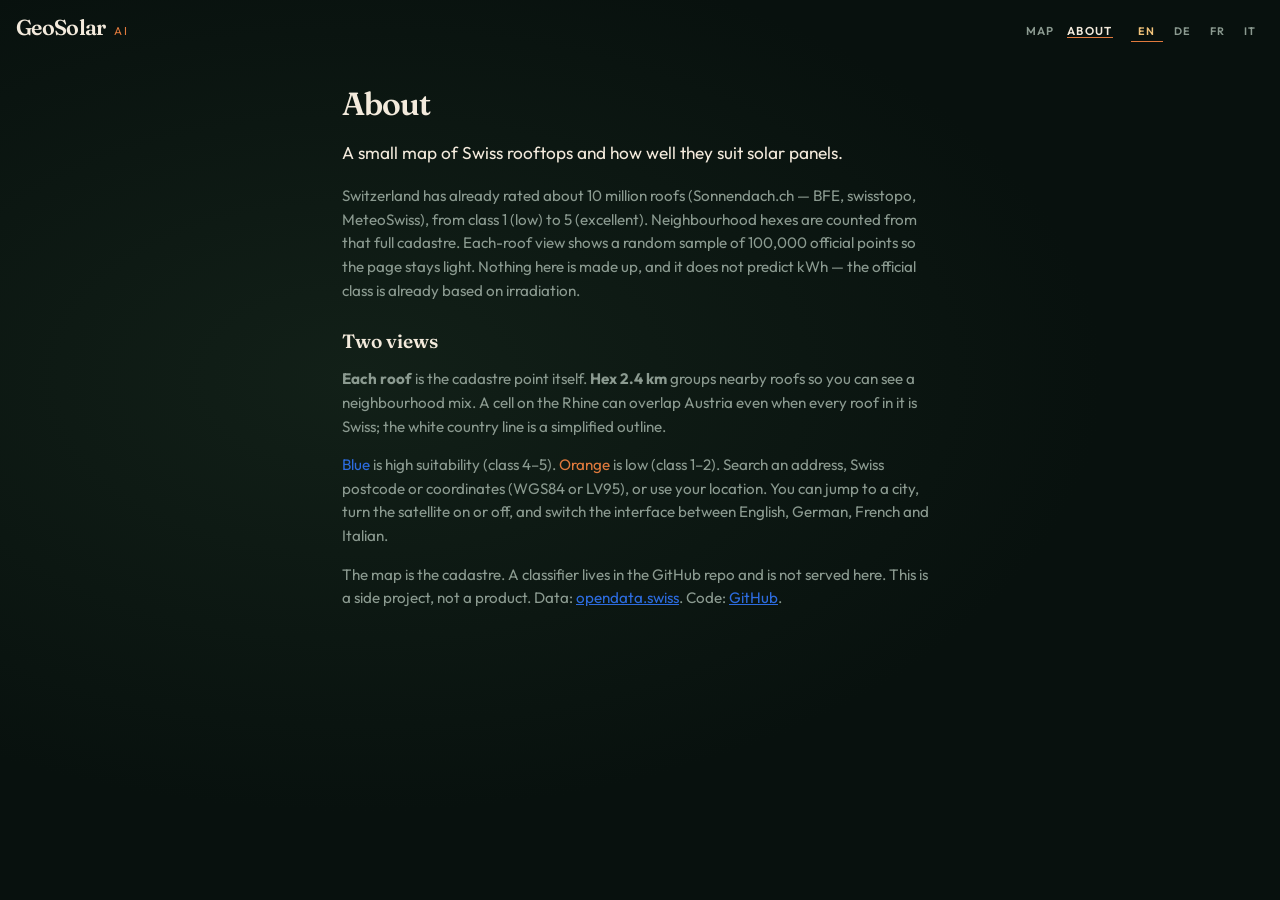
==== frontend/about.html @ a91df897 "Count hexes from the full cadastre, clip them to Switzerland, and make explorer views shareable." ====
<!DOCTYPE html>
<html lang="en">
  <head>
    <meta charset="utf-8" />
    <meta name="viewport" content="width=device-width, initial-scale=1, viewport-fit=cover" />
    <title>About GeoSolar AI</title>
    <meta name="description" content="About GeoSolar AI: official Sonnendach.ch roof classes, not a kWh forecast." />
    <meta property="og:title" content="About GeoSolar AI" />
    <meta property="og:image" content="https://alexanderduckworthhu.github.io/geosolar-ai/og.jpg" />
    <link rel="canonical" href="https://alexanderduckworthhu.github.io/geosolar-ai/about.html" />
    <link rel="icon" href="favicon.svg" type="image/svg+xml" />
    <link rel="preconnect" href="https://fonts.googleapis.com" />
    <link rel="preconnect" href="https://fonts.gstatic.com" crossorigin />
    <link
      href="https://fonts.googleapis.com/css2?family=Fraunces:opsz,wght@9..144,500;9..144,600&amp;family=Outfit:wght@400;500;600&amp;display=swap"
      rel="stylesheet"
    />
    <link rel="stylesheet" href="styles.css?v=21" />
  </head>
  <body class="about-page">
    <header class="top">
      <div class="top-row">
        <a class="brand" href="./">
          <strong>GeoSolar</strong>
          <span>AI</span>
        </a>
        <div class="top-right">
          <nav class="site-nav" aria-label="Pages">
            <a href="./" id="nav-map">Map</a>
            <a href="about.html" class="on" id="nav-about">About</a>
          </nav>
          <nav class="langs" id="langs" aria-label="Language">
            <button type="button" data-lang="en" class="on">EN</button>
            <button type="button" data-lang="de">DE</button>
            <button type="button" data-lang="fr">FR</button>
            <button type="button" data-lang="it">IT</button>
          </nav>
        </div>
      </div>
    </header>

    <article class="about" id="about-root"></article>

    <script src="i18n.js?v=11"></script>
    <script src="about.js?v=3"></script>
  </body>
</html>
---- frontend/styles.css ----
:root {
  --bg: #08110e;
  --panel: #101a16;
  --ink: #f3eadc;
  --muted: #8b9a90;
  --copper: #e07a3d;
  --ember: #c45c28;
  --sun: #f0c27a;
  --moss: #3f6b52;
  --mid: #a8b0b8;
  --line: #24332c;
  --class-1: #e07a3d;
  --class-2: #e2a45a;
  --class-3: #a8b0b8;
  --class-4: #4f8ec9;
  --class-5: #2d6cdf;
}

* {
  box-sizing: border-box;
}

html,
body {
  margin: 0;
  height: 100%;
  height: 100dvh;
  background:
    radial-gradient(1200px 700px at 28% 42%, #122018 0%, var(--bg) 62%);
  color: var(--ink);
  font-family: Outfit, sans-serif;
}

body {
  display: flex;
  flex-direction: column;
}

.sr-only {
  position: absolute;
  width: 1px;
  height: 1px;
  padding: 0;
  margin: -1px;
  overflow: hidden;
  clip: rect(0, 0, 0, 0);
  white-space: nowrap;
  border: 0;
}

.top {
  flex-shrink: 0;
  z-index: 30;
  padding: 14px 22px 12px;
  padding-top: max(14px, env(safe-area-inset-top));
  padding-left: max(16px, env(safe-area-inset-left));
  padding-right: max(16px, env(safe-area-inset-right));
}

.top-row {
  display: flex;
  align-items: baseline;
  justify-content: space-between;
  gap: 16px;
}

.brand {
  display: flex;
  align-items: baseline;
  gap: 8px;
  text-decoration: none;
  color: inherit;
}

.top-right {
  display: flex;
  align-items: baseline;
  gap: 18px;
}

.site-nav {
  display: flex;
  gap: 12px;
}

.site-nav a {
  font-size: 0.72rem;
  font-weight: 600;
  letter-spacing: 0.12em;
  text-transform: uppercase;
  text-decoration: none;
  color: var(--muted);
}

.site-nav a.on {
  color: var(--ink);
  box-shadow: inset 0 -1px 0 var(--copper);
}

.brand strong {
  font-family: Fraunces, serif;
  font-size: 1.35rem;
  font-weight: 600;
  letter-spacing: -0.03em;
}

.brand span {
  font-size: 0.72rem;
  letter-spacing: 0.18em;
  text-transform: uppercase;
  color: var(--copper);
}

.langs {
  display: flex;
  gap: 4px;
}

.langs button {
  font: inherit;
  font-size: 0.68rem;
  font-weight: 600;
  letter-spacing: 0.14em;
  background: none;
  border: 0;
  color: var(--muted);
  padding: 4px 7px;
  cursor: pointer;
}

.langs button.on {
  color: var(--sun);
  box-shadow: inset 0 -1px 0 var(--copper);
}

.caption {
  max-width: min(42rem, calc(100vw - 420px));
  margin: 8px 0 0;
  font-size: 0.78rem;
  line-height: 1.45;
  color: var(--muted);
}

.caption .em,
.about .em {
  color: var(--class-5);
}
.caption .dim,
.about .dim {
  color: var(--class-1);
}

.stage {
  position: relative;
  display: grid;
  grid-template-columns: minmax(0, 1fr) 360px;
  flex: 1;
  min-height: 0;
}

.map-wrap {
  position: relative;
  z-index: 1;
  isolation: isolate;
  display: grid;
  grid-template-rows: 1fr auto;
  min-height: 0;
  padding: 0 12px 10px 16px;
}

.search {
  position: absolute;
  z-index: 50;
  top: 12px;
  left: 28px;
  width: min(420px, calc(100% - 400px));
  display: grid;
  grid-template-columns: 1fr auto;
  gap: 6px;
}

.search-field {
  position: relative;
  min-width: 0;
}

.search input {
  width: 100%;
  height: 42px;
  padding: 0 40px 0 14px;
  border: 1px solid var(--line);
  border-radius: 6px;
  background: rgba(16, 26, 22, 0.92);
  color: var(--ink);
  font: inherit;
  font-size: 16px;
  outline: none;
  box-shadow: 0 10px 28px rgba(0, 0, 0, 0.32);
}

.search input::placeholder {
  color: var(--muted);
}

.search input:focus {
  border-color: var(--copper);
}

.search input[type="search"]::-webkit-search-cancel-button {
  -webkit-appearance: none;
}

#search-clear {
  position: absolute;
  top: 0;
  right: 0;
  width: 42px;
  height: 42px;
  border: 0;
  background: none;
  color: var(--muted);
  font-size: 1.2rem;
  cursor: pointer;
}

#search-clear:hover {
  color: var(--ink);
}

#btn-locate {
  height: 42px;
  padding: 0 12px;
  border: 1px solid var(--line);
  border-radius: 6px;
  background: rgba(16, 26, 22, 0.92);
  color: var(--muted);
  font: inherit;
  font-size: 0.72rem;
  font-weight: 600;
  letter-spacing: 0.06em;
  text-transform: uppercase;
  cursor: pointer;
  box-shadow: 0 10px 28px rgba(0, 0, 0, 0.32);
  white-space: nowrap;
}

#btn-locate:hover,
#btn-locate.on {
  color: var(--ink);
  border-color: var(--copper);
}

.load-status {
  position: absolute;
  left: 50%;
  top: 18%;
  transform: translateX(-50%);
  z-index: 8;
  margin: 0;
  padding: 8px 14px;
  border-radius: 6px;
  background: rgba(8, 17, 14, 0.78);
  color: var(--sun);
  font-size: 0.82rem;
  pointer-events: none;
}

#search-results {
  grid-column: 1 / -1;
  list-style: none;
  margin: 6px 0 0;
  padding: 6px;
  border: 1px solid var(--line);
  border-radius: 6px;
  background: rgba(16, 26, 22, 0.96);
  box-shadow: 0 16px 36px rgba(0, 0, 0, 0.4);
  max-height: min(52vh, 320px);
  overflow: auto;
}

#search-results li {
  padding: 10px 12px;
  border-radius: 4px;
  color: var(--ink);
  font-size: 0.86rem;
  line-height: 1.35;
  cursor: pointer;
}

#search-results li small {
  display: block;
  margin-top: 2px;
  color: var(--muted);
  font-size: 0.7rem;
  letter-spacing: 0.06em;
  text-transform: uppercase;
}

#search-results li.on,
#search-results li:hover {
  background: #1a2a24;
}

#search-results li.empty {
  color: var(--muted);
  cursor: default;
}

#search-results li.empty:hover {
  background: none;
}

.search-pin {
  background: none;
  border: none;
}

.search-pin i {
  display: block;
  width: 16px;
  height: 16px;
  border-radius: 50%;
  background: var(--copper);
  box-shadow: 0 0 0 3px rgba(224, 122, 61, 0.35), 0 0 0 6px rgba(8, 17, 14, 0.55);
}

.sheet-handle {
  display: none;
}

#map {
  width: 100%;
  height: 100%;
  min-height: 0;
  background: #0a1511;
  overflow: hidden;
  border: 1px solid var(--line);
  border-radius: 6px;
}

.leaflet-container {
  background: #0a1511;
  font-family: inherit;
}

.leaflet-tile-pane {
  filter: brightness(0.78) saturate(0.88) contrast(1.06);
}

.tile-freeze {
  position: absolute;
  left: 0;
  top: 0;
  z-index: 1;
  pointer-events: none;
  filter: brightness(0.78) saturate(0.88) contrast(1.06);
}

.leaflet-zoom-anim .leaflet-zoom-animated {
  transition: transform 0.28s cubic-bezier(0.22, 0.61, 0.36, 1);
}

.leaflet-fade-anim .leaflet-tile {
  transition: none;
}

.leaflet-roads-pane {
  filter: grayscale(1) invert(1) brightness(0.72) contrast(1.35);
  mix-blend-mode: multiply;
}

#map.no-base .leaflet-tile-pane,
#map.no-base .leaflet-roads-pane,
#map.no-base .leaflet-labels-pane,
#map.no-base .tile-freeze {
  display: none !important;
}

.roof-canvas {
  position: absolute;
  left: 0;
  top: 0;
  z-index: 450;
  pointer-events: none;
}

.leaflet-div-icon.city-label {
  background: none;
  border: none;
  color: #f3eadc;
  font: 500 11px Fraunces, serif;
  white-space: nowrap;
  pointer-events: none;
  text-shadow: 0 1px 4px #08110e, 0 0 8px #08110e;
}

#map.roof-view .city-label {
  display: none !important;
}

.hint {
  margin: 8px 0 0;
  color: var(--muted);
  font-size: 0.72rem;
}

.legend {
  display: grid;
  gap: 6px;
  margin-top: 18px;
  font-size: 0.72rem;
  color: var(--muted);
}

.legend span {
  display: flex;
  align-items: center;
  gap: 8px;
}

.dot {
  width: 8px;
  height: 8px;
  transform: rotate(45deg);
  display: inline-block;
}
.dot.moss {
  background: var(--class-1);
}
.dot.mid {
  background: var(--class-3);
}
.dot.sun {
  background: var(--class-5);
}
.dot.empty {
  background: #15211c;
  box-shadow: inset 0 0 0 1px #31463c;
}

.panel {
  margin: 8px 18px 18px 0;
  padding: 18px 18px 22px;
  overflow: auto;
  background: var(--panel);
  border: 1px solid var(--line);
  border-left: 3px solid var(--copper);
  border-radius: 2px 16px 16px 2px;
  box-shadow: 0 28px 70px rgba(0, 0, 0, 0.38);
}

.city-row,
.view-row,
.mode-row {
  display: flex;
  flex-wrap: wrap;
  gap: 5px;
}

.city-row {
  margin-bottom: 16px;
}
.view-row {
  margin-bottom: 12px;
}
.mode-row {
  margin-bottom: 20px;
}

.city-row button,
.mode-row button,
.view-row button {
  font: inherit;
  font-size: 0.7rem;
  font-weight: 500;
  letter-spacing: 0.04em;
  border: 1px solid var(--line);
  background: transparent;
  color: var(--muted);
  padding: 6px 9px;
  border-radius: 2px;
  cursor: pointer;
}

.city-row button.on,
.mode-row button.on,
.view-row button.on {
  background: var(--copper);
  border-color: var(--copper);
  color: #1a100c;
}

.slider-block {
  display: grid;
  grid-template-columns: 1fr auto;
  gap: 4px 10px;
  font-size: 0.78rem;
  color: var(--muted);
  margin-bottom: 12px;
}

.slider-block strong {
  color: var(--ink);
  font-family: Fraunces, serif;
}

.slider-block input {
  grid-column: 1 / -1;
  width: 100%;
  accent-color: var(--class-5);
}

.zoom-controls {
  grid-column: 1 / -1;
  display: grid;
  grid-template-columns: auto 1fr auto;
  gap: 8px;
  align-items: center;
}

.zoom-controls input {
  grid-column: auto;
  width: 100%;
  accent-color: var(--class-5);
}

.zoom-controls button {
  font: inherit;
  font-size: 0.7rem;
  font-weight: 500;
  letter-spacing: 0.04em;
  border: 1px solid var(--line);
  background: transparent;
  color: var(--muted);
  padding: 6px 9px;
  border-radius: 2px;
  cursor: pointer;
  white-space: nowrap;
}

.zoom-controls button:hover {
  color: var(--ink);
  border-color: var(--copper);
}

.place-kicker {
  margin: 0;
  font-size: 0.68rem;
  letter-spacing: 0.16em;
  text-transform: uppercase;
  color: var(--copper);
}

h2 {
  margin: 4px 0 6px;
  font-family: Fraunces, serif;
  font-size: 1.45rem;
  font-weight: 600;
  line-height: 1.15;
}

.sub {
  margin: 0 0 16px;
  color: var(--muted);
  font-size: 0.82rem;
}

.metrics {
  display: grid;
  grid-template-columns: 1fr 1fr;
  gap: 12px;
  margin-bottom: 14px;
  padding-bottom: 14px;
  border-bottom: 1px solid var(--line);
}

.metrics b {
  display: block;
  font-family: Fraunces, serif;
  font-size: 1.85rem;
  font-weight: 600;
  letter-spacing: -0.03em;
}

.metrics span {
  color: var(--muted);
  font-size: 0.76rem;
}

.insight {
  margin: 0 0 18px;
  font-size: 0.86rem;
  line-height: 1.5;
  color: #d7e0d8;
}

.insight strong {
  color: var(--sun);
  font-weight: 600;
}

.chart-title {
  margin: 0 0 8px;
  font-size: 0.7rem;
  letter-spacing: 0.1em;
  text-transform: uppercase;
  color: var(--muted);
}

.stack {
  display: flex;
  height: 11px;
  width: 100%;
  overflow: hidden;
  gap: 2px;
}

.stack i {
  display: block;
  height: 100%;
  min-width: 2px;
}

.axis {
  display: flex;
  justify-content: space-between;
  margin-top: 6px;
  font-size: 0.68rem;
  color: var(--muted);
}

.baseline {
  margin: 16px 0 0;
  font-size: 0.78rem;
  line-height: 1.45;
  color: var(--muted);
}

.baseline strong {
  color: var(--ink);
  font-weight: 600;
}

.leaflet-control-zoom,
.leaflet-control-attribution {
  display: none;
}

body.about-page {
  height: auto;
  min-height: 100%;
}

.about {
  max-width: 40rem;
  margin: 0 auto;
  padding: 12px 22px 64px;
}

.about h1 {
  font-family: Fraunces, serif;
  font-size: 2rem;
  font-weight: 600;
  margin: 18px 0 10px;
  letter-spacing: -0.03em;
}

.about h2 {
  font-family: Fraunces, serif;
  font-size: 1.2rem;
  margin: 28px 0 8px;
}

.about p {
  color: var(--muted);
  line-height: 1.55;
  font-size: 0.95rem;
}

.about .lead {
  color: var(--ink);
  font-size: 1.08rem;
}

.about a {
  color: var(--class-5);
}

@media (max-width: 900px) {
  .top {
    padding: 10px 12px 8px;
    padding-top: max(10px, env(safe-area-inset-top));
    padding-left: max(12px, env(safe-area-inset-left));
    padding-right: max(12px, env(safe-area-inset-right));
  }
  .brand strong {
    font-size: 1.15rem;
  }
  .caption {
    display: none;
  }
  .top-right {
    gap: 10px;
  }
  .site-nav a,
  .langs button {
    min-height: 36px;
    padding: 8px 8px;
  }
  .stage {
    position: relative;
    grid-template-columns: 1fr;
    grid-template-rows: 1fr;
  }
  .map-wrap {
    display: block;
    padding: 0;
    min-height: 0;
  }
  #map {
    border: 0;
    border-radius: 0;
    height: 100%;
  }
  .search {
    top: 10px;
    left: max(10px, env(safe-area-inset-left));
    width: auto;
    right: max(10px, env(safe-area-inset-right));
  }
  .hint {
    position: absolute;
    left: 12px;
    right: 12px;
    bottom: calc(var(--sheet-peek) + 8px);
    margin: 0;
    pointer-events: none;
    text-shadow: 0 1px 4px #08110e;
  }
  .sheet-handle {
    display: flex;
    align-items: center;
    gap: 10px;
    width: calc(100% + 36px);
    margin: -10px -18px 12px;
    padding: 10px 18px 8px;
    border: 0;
    background: transparent;
    color: var(--muted);
    font: inherit;
    font-size: 0.78rem;
    cursor: pointer;
  }
  .sheet-bar {
    display: block;
    width: 36px;
    height: 4px;
    flex-shrink: 0;
    border-radius: 2px;
    background: #3a4d44;
  }
  .sheet-peek-copy {
    min-width: 0;
    display: flex;
    flex-direction: column;
    align-items: flex-start;
    gap: 1px;
  }
  #sheet-peek {
    overflow: hidden;
    text-overflow: ellipsis;
    white-space: nowrap;
    max-width: 100%;
    color: var(--ink);
    font-family: Fraunces, serif;
    font-size: 0.95rem;
  }
  .sheet-peek-metrics {
    color: var(--muted);
    font-size: 0.68rem;
    letter-spacing: 0.04em;
  }
  .panel {
    --sheet-peek: calc(78px + env(safe-area-inset-bottom));
    position: absolute;
    left: 0;
    right: 0;
    bottom: 0;
    z-index: 40;
    max-height: min(78dvh, 720px);
    margin: 0;
    padding: 10px 18px calc(18px + env(safe-area-inset-bottom));
    border: 1px solid var(--line);
    border-bottom: 0;
    border-left-width: 3px;
    border-radius: 16px 16px 0 0;
    transform: translateY(calc(100% - var(--sheet-peek)));
    transition: transform 0.28s cubic-bezier(0.22, 0.61, 0.36, 1);
    box-shadow: 0 -18px 50px rgba(0, 0, 0, 0.42);
    overflow: hidden;
    touch-action: pan-y;
  }
  body.sheet-open .panel {
    transform: translateY(0);
    overflow: auto;
    overscroll-behavior: contain;
    touch-action: pan-y;
  }
  .panel.sheet-dragging {
    transition: none;
    overflow: hidden;
  }
  .city-row {
    flex-wrap: nowrap;
    overflow-x: auto;
    -webkit-overflow-scrolling: touch;
    scrollbar-width: thin;
    padding-bottom: 4px;
  }
  .city-row button {
    flex: 0 0 auto;
  }
  .city-row button,
  .mode-row button,
  .view-row button,
  .zoom-controls button {
    min-height: 40px;
    padding: 8px 12px;
  }
  .about {
    padding: 12px max(22px, env(safe-area-inset-right)) calc(48px + env(safe-area-inset-bottom))
      max(22px, env(safe-area-inset-left));
  }
}
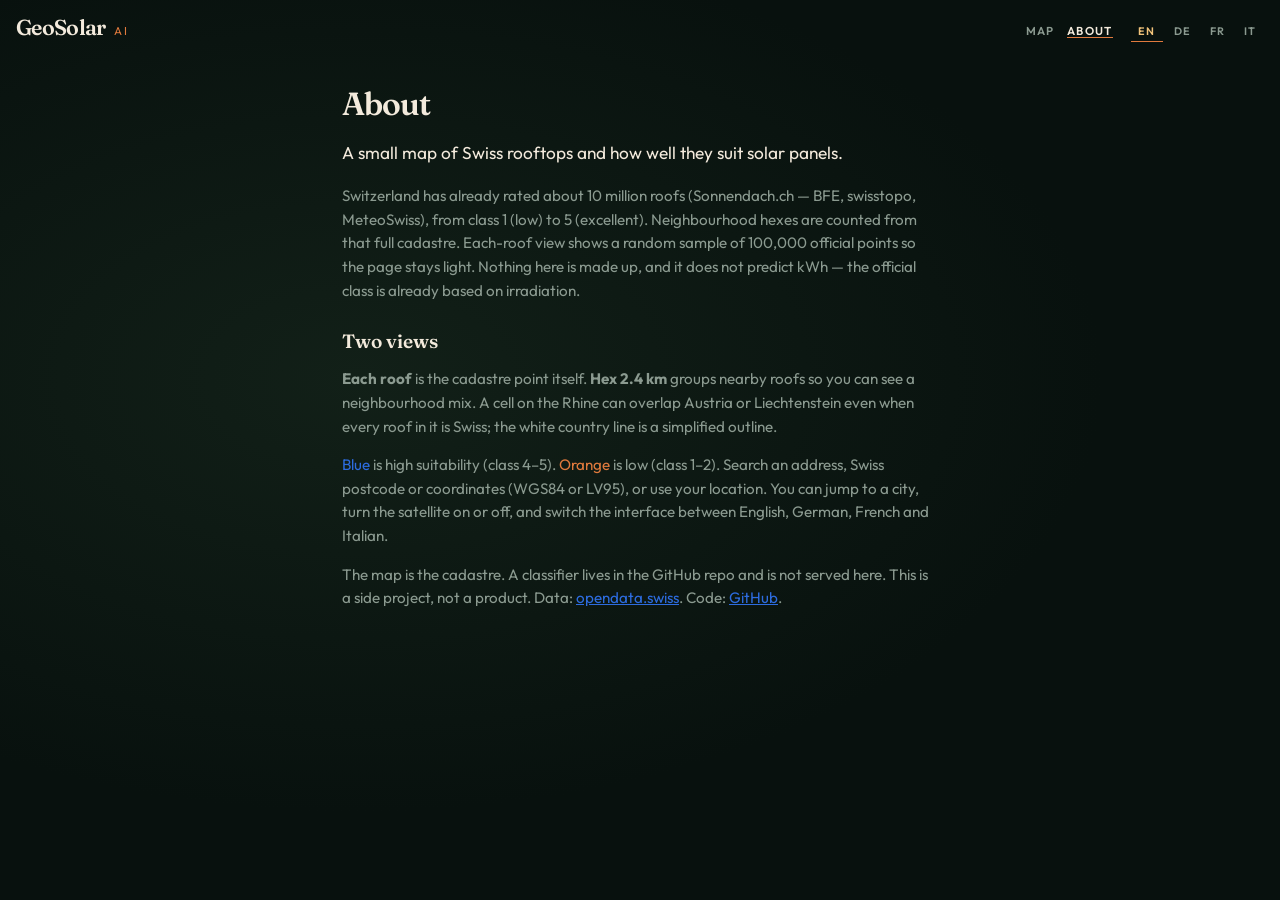
==== commit 29db6383: "Lock roof dots to the map pane so zoom stays in sync, and mention Liechtenstein beside Austria." ====
--- a/frontend/about.html
+++ b/frontend/about.html
@@ -15,7 +15,7 @@
       href="https://fonts.googleapis.com/css2?family=Fraunces:opsz,wght@9..144,500;9..144,600&amp;family=Outfit:wght@400;500;600&amp;display=swap"
       rel="stylesheet"
     />
-    <link rel="stylesheet" href="styles.css?v=21" />
+    <link rel="stylesheet" href="styles.css?v=22" />
   </head>
   <body class="about-page">
     <header class="top">
@@ -41,7 +41,7 @@
 
     <article class="about" id="about-root"></article>
 
-    <script src="i18n.js?v=11"></script>
+    <script src="i18n.js?v=12"></script>
     <script src="about.js?v=3"></script>
   </body>
 </html>
--- a/frontend/styles.css
+++ b/frontend/styles.css
@@ -382,6 +382,7 @@
   top: 0;
   z-index: 450;
   pointer-events: none;
+  transform-origin: 0 0;
 }
 
 .leaflet-div-icon.city-label {
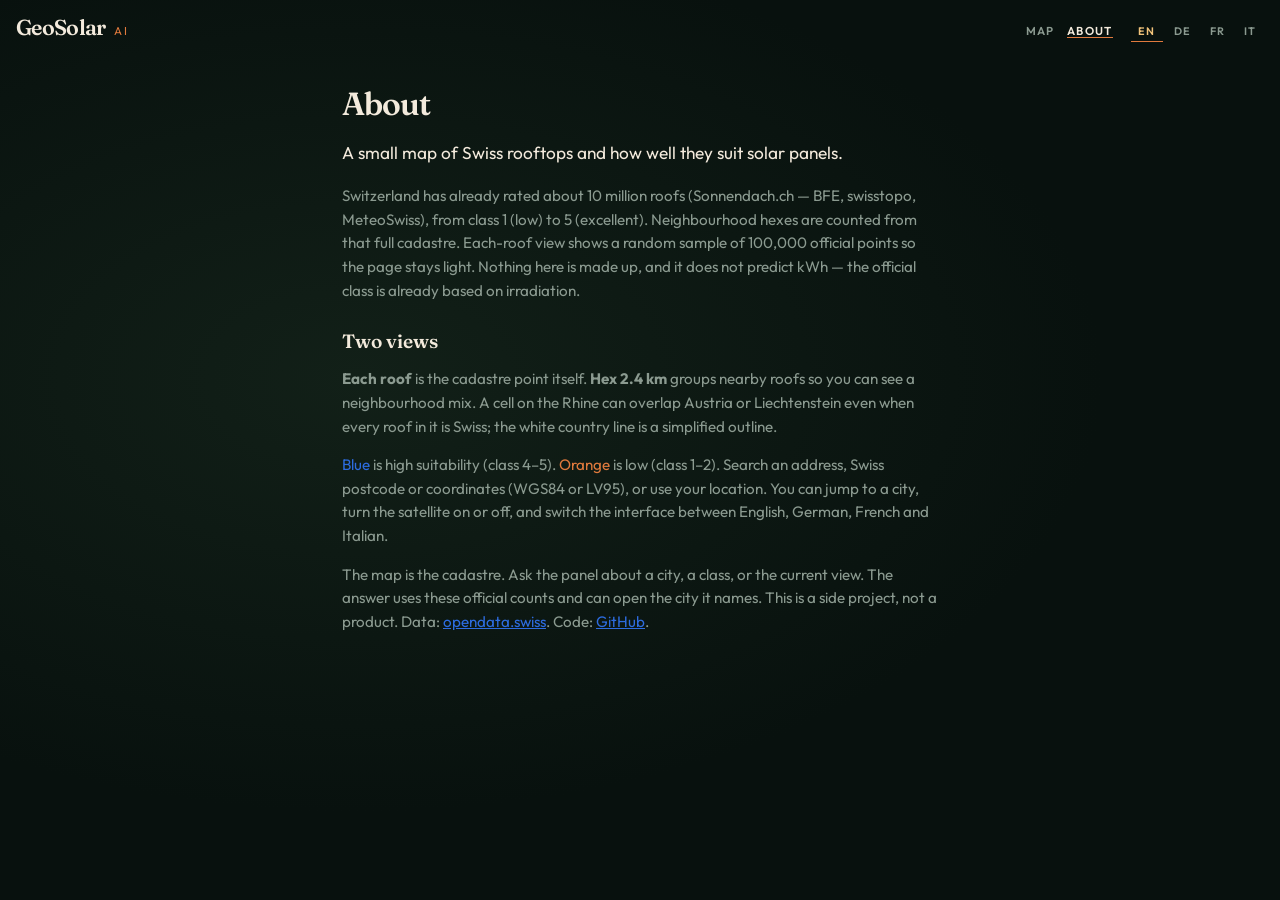
==== commit 5675189c: "Answer map questions with a browser language model so the public site does not need a local server." ====
--- a/frontend/about.html
+++ b/frontend/about.html
@@ -15,7 +15,7 @@
       href="https://fonts.googleapis.com/css2?family=Fraunces:opsz,wght@9..144,500;9..144,600&amp;family=Outfit:wght@400;500;600&amp;display=swap"
       rel="stylesheet"
     />
-    <link rel="stylesheet" href="styles.css?v=22" />
+    <link rel="stylesheet" href="styles.css?v=25" />
   </head>
   <body class="about-page">
     <header class="top">
@@ -41,7 +41,7 @@
 
     <article class="about" id="about-root"></article>
 
-    <script src="i18n.js?v=12"></script>
+    <script src="i18n.js?v=29"></script>
     <script src="about.js?v=3"></script>
   </body>
 </html>
--- a/frontend/styles.css
+++ b/frontend/styles.css
@@ -357,21 +357,14 @@
 }
 
 .leaflet-zoom-anim .leaflet-zoom-animated {
-  transition: transform 0.28s cubic-bezier(0.22, 0.61, 0.36, 1);
+  transition: none;
 }
 
 .leaflet-fade-anim .leaflet-tile {
   transition: none;
 }
 
-.leaflet-roads-pane {
-  filter: grayscale(1) invert(1) brightness(0.72) contrast(1.35);
-  mix-blend-mode: multiply;
-}
-
 #map.no-base .leaflet-tile-pane,
-#map.no-base .leaflet-roads-pane,
-#map.no-base .leaflet-labels-pane,
 #map.no-base .tile-freeze {
   display: none !important;
 }
@@ -380,7 +373,6 @@
   position: absolute;
   left: 0;
   top: 0;
-  z-index: 450;
   pointer-events: none;
   transform-origin: 0 0;
 }
@@ -600,6 +592,273 @@
   font-weight: 600;
 }
 
+.ai-roof {
+  margin: 0 0 18px;
+}
+
+.ai-line {
+  margin: 0 0 8px;
+  font-size: 0.92rem;
+  line-height: 1.4;
+}
+
+.ai-line strong {
+  font-family: Fraunces, serif;
+  font-size: 1.35rem;
+  font-weight: 560;
+  letter-spacing: -0.03em;
+}
+
+.ai-row {
+  display: grid;
+  grid-template-columns: 1rem 1fr 2.5rem;
+  gap: 8px;
+  align-items: center;
+  margin-bottom: 4px;
+  font-size: 0.72rem;
+  color: var(--muted);
+}
+
+.ai-track {
+  display: block;
+  height: 6px;
+  overflow: hidden;
+  border-radius: 99px;
+  background: rgba(243, 234, 220, 0.08);
+}
+
+.ai-track i {
+  display: block;
+  height: 100%;
+}
+
+.chat-toggle {
+  position: absolute;
+  z-index: 5;
+  right: 18px;
+  bottom: 48px;
+  display: grid;
+  place-items: center;
+  width: 56px;
+  height: 56px;
+  padding: 0;
+  border: 0;
+  border-radius: 50%;
+  background: var(--copper);
+  color: #1a100c;
+  cursor: pointer;
+  box-shadow: 0 10px 28px rgba(0, 0, 0, 0.38);
+}
+
+.chat-toggle svg {
+  width: 26px;
+  height: 26px;
+}
+
+.chat-toggle .icon-close {
+  display: none;
+}
+
+.chat-toggle.on .icon-chat {
+  display: none;
+}
+
+.chat-toggle.on .icon-close {
+  display: block;
+}
+
+.chat[hidden] {
+  display: none;
+}
+
+.chat {
+  position: absolute;
+  z-index: 6;
+  right: 18px;
+  bottom: 116px;
+  display: flex;
+  flex-direction: column;
+  width: min(380px, calc(100% - 36px));
+  height: min(520px, calc(100% - 150px));
+  margin: 0;
+  padding: 0;
+  overflow: hidden;
+  background: #101a16;
+  border: 1px solid var(--line);
+  border-radius: 18px;
+  box-shadow: 0 18px 50px rgba(0, 0, 0, 0.45);
+}
+
+.chat-head {
+  display: flex;
+  flex-shrink: 0;
+  align-items: center;
+  justify-content: space-between;
+  gap: 8px;
+  margin: 0;
+  padding: 12px 14px;
+  border-bottom: 1px solid var(--line);
+}
+
+.chat-label {
+  margin: 0;
+  color: var(--ink);
+  font-family: Fraunces, serif;
+  font-size: 1rem;
+  letter-spacing: 0;
+}
+
+#chat-close {
+  width: 28px;
+  height: 28px;
+  padding: 0;
+  border: 0;
+  border-radius: 50%;
+  background: transparent;
+  color: var(--muted);
+  font: inherit;
+  font-size: 1.2rem;
+  line-height: 1;
+  cursor: pointer;
+}
+
+.chat-log {
+  display: flex;
+  flex: 1;
+  flex-direction: column;
+  gap: 10px;
+  min-height: 0;
+  margin: 0;
+  padding: 14px;
+  overflow-y: auto;
+}
+
+.chat-msg {
+  max-width: 84%;
+  padding: 10px 12px;
+  border-radius: 16px;
+  font-size: 0.86rem;
+  line-height: 1.45;
+}
+
+.chat-msg.user {
+  align-self: flex-end;
+  border-bottom-right-radius: 5px;
+  background: var(--copper);
+  color: #1a100c;
+}
+
+.chat-msg.bot {
+  align-self: flex-start;
+  border-bottom-left-radius: 5px;
+  background: rgba(243, 234, 220, 0.08);
+  color: #d7e0d8;
+}
+
+.chat-msg strong {
+  color: var(--sun);
+  font-weight: 600;
+}
+
+.chat-msg button {
+  margin-left: 6px;
+  padding: 0;
+  border: 0;
+  background: none;
+  color: var(--sun);
+  font: inherit;
+  font-size: 0.78rem;
+  text-decoration: underline;
+  text-underline-offset: 2px;
+  cursor: pointer;
+}
+
+.ask {
+  flex-shrink: 0;
+  margin: 0;
+  padding: 10px;
+  border-top: 1px solid var(--line);
+}
+
+.ask-row {
+  display: flex;
+  gap: 6px;
+}
+
+.ask input {
+  flex: 1;
+  min-width: 0;
+  padding: 10px 14px;
+  border: 1px solid var(--line);
+  border-radius: 999px;
+  background: rgba(243, 234, 220, 0.04);
+  color: var(--ink);
+  font: inherit;
+  font-size: 0.86rem;
+}
+
+.ask input:focus {
+  outline: none;
+  border-color: var(--copper);
+}
+
+.ask-row button {
+  display: grid;
+  place-items: center;
+  width: 40px;
+  height: 40px;
+  padding: 0;
+  border: 0;
+  border-radius: 50%;
+  background: var(--copper);
+  color: #1a100c;
+  cursor: pointer;
+}
+
+.ask-row button svg {
+  width: 18px;
+  height: 18px;
+}
+
+.ask-answer {
+  margin: 8px 0 0;
+  color: #d7e0d8;
+  font-size: 0.84rem;
+  line-height: 1.45;
+}
+
+.ask-answer strong {
+  color: var(--sun);
+  font-weight: 600;
+}
+
+.ask-answer button {
+  margin-left: 6px;
+  padding: 0;
+  border: 0;
+  background: none;
+  color: var(--sun);
+  font: inherit;
+  font-size: 0.78rem;
+  text-decoration: underline;
+  text-underline-offset: 2px;
+  cursor: pointer;
+}
+
+.ai-shade {
+  margin: 0 0 8px;
+  font-size: 0.86rem;
+  line-height: 1.5;
+  color: #d7e0d8;
+}
+
+.ai-note {
+  margin: 8px 0 0;
+  font-size: 0.76rem;
+  line-height: 1.45;
+  color: var(--muted);
+}
+
 .chart-title {
   margin: 0 0 8px;
   font-size: 0.7rem;
@@ -728,6 +987,19 @@
     left: max(10px, env(safe-area-inset-left));
     width: auto;
     right: max(10px, env(safe-area-inset-right));
+  }
+  .chat-toggle {
+    right: max(16px, env(safe-area-inset-right));
+    bottom: calc(96px + env(safe-area-inset-bottom));
+  }
+  .chat {
+    right: max(12px, env(safe-area-inset-right));
+    bottom: calc(164px + env(safe-area-inset-bottom));
+    width: min(380px, calc(100% - 24px));
+    height: min(520px, calc(100% - 200px));
+  }
+  .chat-log {
+    max-height: 28dvh;
   }
   .hint {
     position: absolute;
